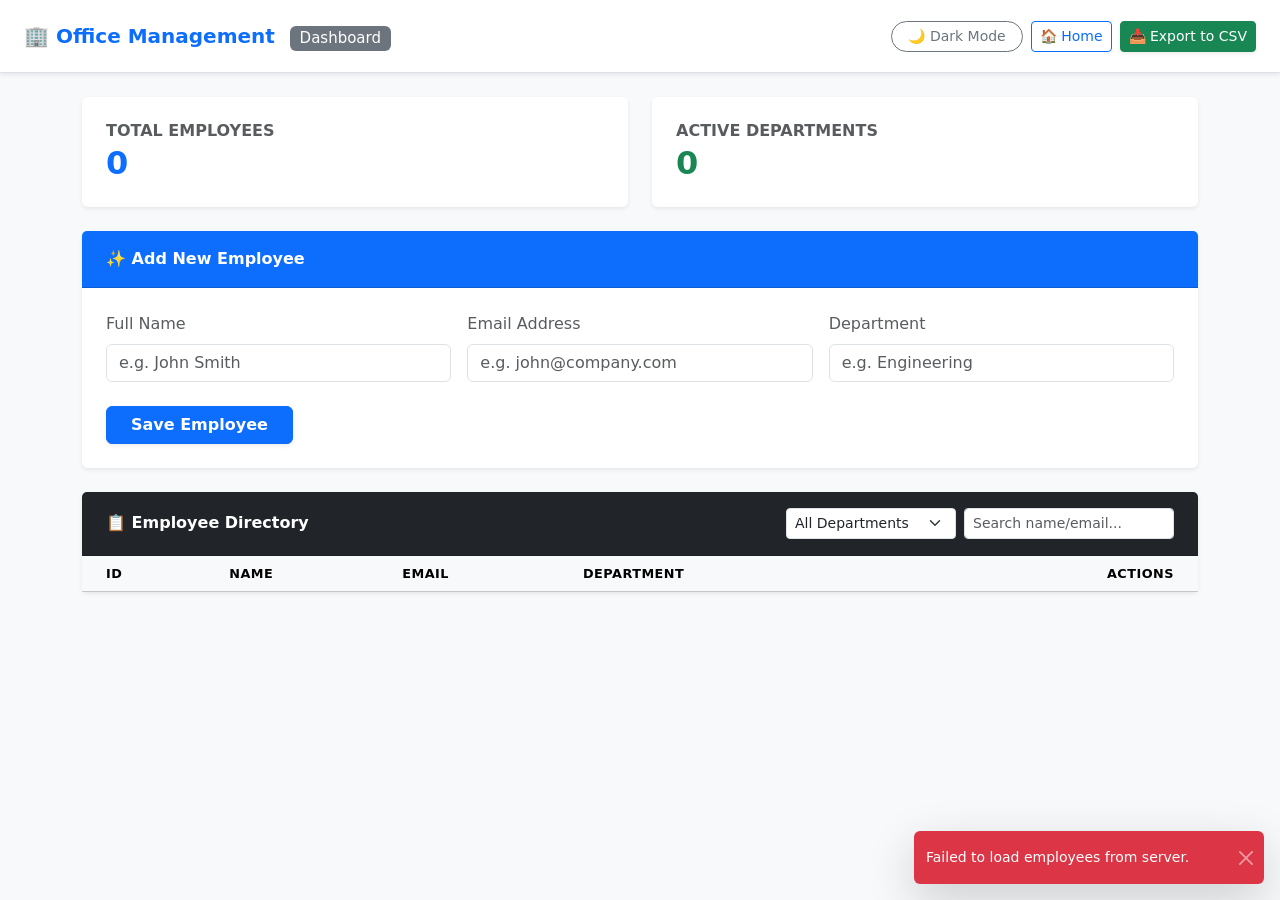
==== src/main/resources/static/dashboard.html @ 7d3a5e23 "new look with some featuer" ====
<!DOCTYPE html>
<html lang="en" data-bs-theme="light">
<head>
    <meta charset="UTF-8">
    <meta name="viewport" content="width=device-width, initial-scale=1.0">
    <title>Dashboard - Office Management System</title>
    <link href="https://cdn.jsdelivr.net/npm/bootstrap@5.3.2/dist/css/bootstrap.min.css" rel="stylesheet">
    <style>
        .stat-card {
            border-left: 5px solid;
            transition: transform 0.2s ease;
        }
        .stat-card:hover {
            transform: translateY(-2px);
        }
        .table th {
            font-weight: 600;
            text-transform: uppercase;
            font-size: 0.8rem;
            letter-spacing: 0.5px;
        }
    </style>
</head>
<body class="bg-body-tertiary">

<!-- Navbar -->
<nav class="navbar navbar-expand shadow-sm bg-body border-bottom">
    <div class="container-fluid px-4 py-2">
        <a class="navbar-brand fw-bold text-primary" href="index.html">
            🏢 Office Management <span class="badge bg-secondary fs-7 fw-normal ms-2">Dashboard</span>
        </a>
        <div class="d-flex align-items-center gap-2">
            <button class="btn btn-outline-secondary btn-sm rounded-pill px-3" id="darkModeToggle" onclick="toggleDarkMode()">🌙 Dark Mode</button>
            <a href="index.html" class="btn btn-outline-primary btn-sm">🏠 Home</a>
            <button class="btn btn-success btn-sm shadow-sm" onclick="exportToCSV()">📥 Export to CSV</button>
        </div>
    </div>
</nav>

<div class="container py-4">

    <!-- Dashboard Statistics Cards -->
    <div class="row g-4 mb-4">
        <div class="col-md-6">
            <div class="card shadow-sm border-0 stat-card" style="border-left-color: #3b82f6 !important;">
                <div class="card-body p-4">
                    <h6 class="text-muted text-uppercase fs-7 mb-1 fw-semibold">Total Employees</h6>
                    <h2 class="fw-bold text-primary mb-0" id="totalEmployeesCount">0</h2>
                </div>
            </div>
        </div>
        <div class="col-md-6">
            <div class="card shadow-sm border-0 stat-card" style="border-left-color: #10b981 !important;">
                <div class="card-body p-4">
                    <h6 class="text-muted text-uppercase fs-7 mb-1 fw-semibold">Active Departments</h6>
                    <h2 class="fw-bold text-success mb-0" id="totalDepartmentsCount">0</h2>
                </div>
            </div>
        </div>
    </div>

    <!-- Add / Edit Employee Form -->
    <div class="card shadow-sm border-0 mb-4">
        <div class="card-header bg-primary text-white py-3 px-4 fw-semibold" id="formHeader">✨ Add New Employee</div>
        <div class="card-body p-4">
            <form id="employeeForm">
                <input type="hidden" id="employeeId">
                <div class="row g-3">
                    <div class="col-md-4">
                        <label class="form-label text-muted fs-7">Full Name</label>
                        <input type="text" id="name" class="form-control" placeholder="e.g. John Smith" required>
                    </div>
                    <div class="col-md-4">
                        <label class="form-label text-muted fs-7">Email Address</label>
                        <input type="email" id="email" class="form-control" placeholder="e.g. john@company.com" required>
                    </div>
                    <div class="col-md-4">
                        <label class="form-label text-muted fs-7">Department</label>
                        <input type="text" id="department" class="form-control" placeholder="e.g. Engineering" required>
                    </div>
                </div>
                <div class="mt-4">
                    <button type="submit" class="btn btn-primary px-4 fw-semibold shadow-sm" id="saveButton">Save Employee</button>
                    <button type="button" class="btn btn-outline-secondary d-none ms-2 px-3" id="cancelButton" onclick="resetForm()">Cancel</button>
                </div>
            </form>
        </div>
    </div>

    <!-- Employee List Table with Filters & Search -->
    <div class="card shadow-sm border-0">
        <div class="card-header bg-dark text-white py-3 px-4 d-flex flex-wrap justify-content-between align-items-center gap-3">
            <span class="fw-semibold">📋 Employee Directory</span>
            <div class="d-flex gap-2">
                <!-- Department Filter Dropdown -->
                <select id="departmentFilter" class="form-select form-select-sm" style="width: 170px;" onchange="filterTable()">
                    <option value="">All Departments</option>
                </select>
                <!-- Search Input -->
                <input type="text" id="searchInput" class="form-control form-control-sm" placeholder="Search name/email..." style="width: 210px;" oninput="filterTable()">
            </div>
        </div>
        <div class="card-body p-0">
            <div class="table-responsive">
                <table class="table table-hover table-striped align-middle mb-0">
                    <thead class="table-light">
                    <tr>
                        <th class="ps-4">ID</th>
                        <th>Name</th>
                        <th>Email</th>
                        <th>Department</th>
                        <th class="text-end pe-4">Actions</th>
                    </tr>
                    </thead>
                    <tbody id="employeeTableBody">
                    <!-- Dynamic data loads here -->
                    </tbody>
                </table>
            </div>
        </div>
    </div>
</div>

<!-- Toast Notification Container (Bottom-Right) -->
<div class="toast-container position-fixed bottom-0 end-0 p-3">
    <div id="liveToast" class="toast align-items-center text-white bg-success border-0 shadow-lg" role="alert" aria-live="assertive" aria-atomic="true">
        <div class="d-flex">
            <div class="toast-body py-3" id="toastMessage">
                Action successful!
            </div>
            <button type="button" class="btn-close btn-close-white me-2 m-auto" data-bs-dismiss="toast" aria-label="Close"></button>
        </div>
    </div>
</div>

<!-- Bootstrap JS Bundle for Toasts -->
<script src="https://cdn.jsdelivr.net/npm/bootstrap@5.3.2/dist/js/bootstrap.bundle.min.js"></script>

<script>
    const API_URL = 'http://localhost:8080/api/employees';
    let allEmployeesCache = [];

    // Dark Mode Handling
    function toggleDarkMode() {
        const htmlElement = document.documentElement;
        const toggleBtn = document.getElementById('darkModeToggle');

        if (htmlElement.getAttribute('data-bs-theme') === 'dark') {
            htmlElement.setAttribute('data-bs-theme', 'light');
            toggleBtn.innerHTML = '🌙 Dark Mode';
            localStorage.setItem('theme', 'light');
        } else {
            htmlElement.setAttribute('data-bs-theme', 'dark');
            toggleBtn.innerHTML = '☀️ Light Mode';
            localStorage.setItem('theme', 'dark');
        }
    }

    window.addEventListener('DOMContentLoaded', () => {
        const savedTheme = localStorage.getItem('theme') || 'light';
        document.documentElement.setAttribute('data-bs-theme', savedTheme);
        const toggleBtn = document.getElementById('darkModeToggle');
        if (toggleBtn) {
            toggleBtn.innerHTML = savedTheme === 'dark' ? '☀️ Light Mode' : '🌙 Dark Mode';
        }
        fetchEmployees();
    });

    async function fetchEmployees() {
        try {
            const response = await fetch(API_URL);
            allEmployeesCache = await response.json();

            updateDashboardStats(allEmployeesCache);
            populateDepartmentDropdown(allEmployeesCache);
            filterTable();
        } catch (error) {
            console.error('Error fetching employees:', error);
            showToast('Failed to load employees from server.', 'bg-danger');
        }
    }

    function updateDashboardStats(employees) {
        const totalEmp = employees.length;
        const uniqueDepts = new Set(employees.map(emp => emp.department ? emp.department.trim().toLowerCase() : ''));
        document.getElementById('totalEmployeesCount').innerText = totalEmp;
        document.getElementById('totalDepartmentsCount').innerText = uniqueDepts.size;
    }

    function populateDepartmentDropdown(employees) {
        const dropdown = document.getElementById('departmentFilter');
        const currentSelection = dropdown.value;

        const deptMap = new Map();
        employees.forEach(emp => {
            if (emp.department) {
                const trimmed = emp.department.trim();
                deptMap.set(trimmed.toLowerCase(), trimmed);
            }
        });

        dropdown.innerHTML = '<option value="">All Departments</option>';
        deptMap.forEach((originalName) => {
            const option = document.createElement('option');
            option.value = originalName.toLowerCase();
            option.textContent = originalName;
            dropdown.appendChild(option);
        });

        dropdown.value = currentSelection;
    }

    function filterTable() {
        const searchQuery = document.getElementById('searchInput').value.toLowerCase().trim();
        const selectedDept = document.getElementById('departmentFilter').value;

        const filtered = allEmployeesCache.filter(emp => {
            const matchesSearch = !searchQuery ||
                (emp.name && emp.name.toLowerCase().includes(searchQuery)) ||
                (emp.email && emp.email.toLowerCase().includes(searchQuery));

            const matchesDept = !selectedDept ||
                (emp.department && emp.department.trim().toLowerCase() === selectedDept);

            return matchesSearch && matchesDept;
        });

        renderTable(filtered);
    }

    function renderTable(employees) {
        const tbody = document.getElementById('employeeTableBody');
        tbody.innerHTML = '';

        if (employees.length === 0) {
            tbody.innerHTML = `<tr><td colspan="5" class="text-center text-muted py-4">No employees found</td></tr>`;
            return;
        }

        employees.forEach(emp => {
            tbody.innerHTML += `
                <tr>
                    <td class="ps-4 fw-semibold">#${emp.id}</td>
                    <td>${emp.name}</td>
                    <td class="text-muted">${emp.email}</td>
                    <td><span class="badge bg-secondary bg-opacity-10 text-secondary border px-2 py-1">${emp.department}</span></td>
                    <td class="text-end pe-4">
                        <button class="btn btn-outline-warning btn-sm me-1 px-3" onclick="prepareEdit(${emp.id}, '${emp.name}', '${emp.email}', '${emp.department}')">Edit</button>
                        <button class="btn btn-outline-danger btn-sm px-3" onclick="deleteEmployee(${emp.id})">Delete</button>
                    </td>
                </tr>
            `;
        });
    }

    function exportToCSV() {
        if (allEmployeesCache.length === 0) {
            showToast('No data available to export.', 'bg-warning text-dark');
            return;
        }

        let csvContent = "data:text/csv;charset=utf-8,ID,Name,Email,Department\r\n";
        allEmployeesCache.forEach(emp => {
            csvContent += `"${emp.id}","${emp.name}","${emp.email}","${emp.department}"\r\n`;
        });

        const encodedUri = encodeURI(csvContent);
        const link = document.createElement("a");
        link.setAttribute("href", encodedUri);
        link.setAttribute("download", "employee_directory.csv");
        document.body.appendChild(link);
        link.click();
        document.body.removeChild(link);

        showToast('Employee directory exported successfully!', 'bg-success');
    }

    function showToast(message, bgClass = 'bg-success') {
        const toastEl = document.getElementById('liveToast');
        const toastMessage = document.getElementById('toastMessage');

        toastEl.className = `toast align-items-center text-white border-0 shadow-lg ${bgClass}`;
        toastMessage.innerText = message;

        const toast = new bootstrap.Toast(toastEl);
        toast.show();
    }

    function prepareEdit(id, name, email, department) {
        document.getElementById('employeeId').value = id;
        document.getElementById('name').value = name;
        document.getElementById('email').value = email;
        document.getElementById('department').value = department;

        document.getElementById('formHeader').innerText = '✏️ Edit Employee (ID: ' + id + ')';
        document.getElementById('saveButton').innerText = 'Update Changes';
        document.getElementById('cancelButton').classList.remove('d-none');
        window.scrollTo({ top: 0, behavior: 'smooth' });
    }

    function resetForm() {
        document.getElementById('employeeForm').reset();
        document.getElementById('employeeId').value = '';
        document.getElementById('formHeader').innerText = '✨ Add New Employee';
        document.getElementById('saveButton').innerText = 'Save Employee';
        document.getElementById('cancelButton').classList.add('d-none');
    }

    document.getElementById('employeeForm').addEventListener('submit', async (e) => {
        e.preventDefault();
        const id = document.getElementById('employeeId').value;
        const isEditing = !!id;

        const employeeData = {
            name: document.getElementById('name').value,
            email: document.getElementById('email').value,
            department: document.getElementById('department').value
        };

        if (isEditing) {
            employeeData.id = Number(id);
        }

        try {
            const response = await fetch(API_URL, {
                method: 'POST',
                headers: { 'Content-Type': 'application/json' },
                body: JSON.stringify(employeeData)
            });

            if (!response.ok) throw new Error('Failed to save employee');

            resetForm();
            fetchEmployees();
            showToast(isEditing ? 'Employee updated successfully!' : 'Employee added successfully!');
        } catch (error) {
            console.error('Error saving employee:', error);
            showToast('Could not save employee. Check console logs.', 'bg-danger');
        }
    });

    async function deleteEmployee(id) {
        if (confirm('Are you sure you want to delete this employee?')) {
            try {
                await fetch(`${API_URL}/${id}`, { method: 'DELETE' });
                fetchEmployees();
                showToast('Employee deleted successfully!', 'bg-dark');
            } catch (error) {
                console.error('Error deleting employee:', error);
                showToast('Failed to delete employee.', 'bg-danger');
            }
        }
    }
</script>
</body>
</html>
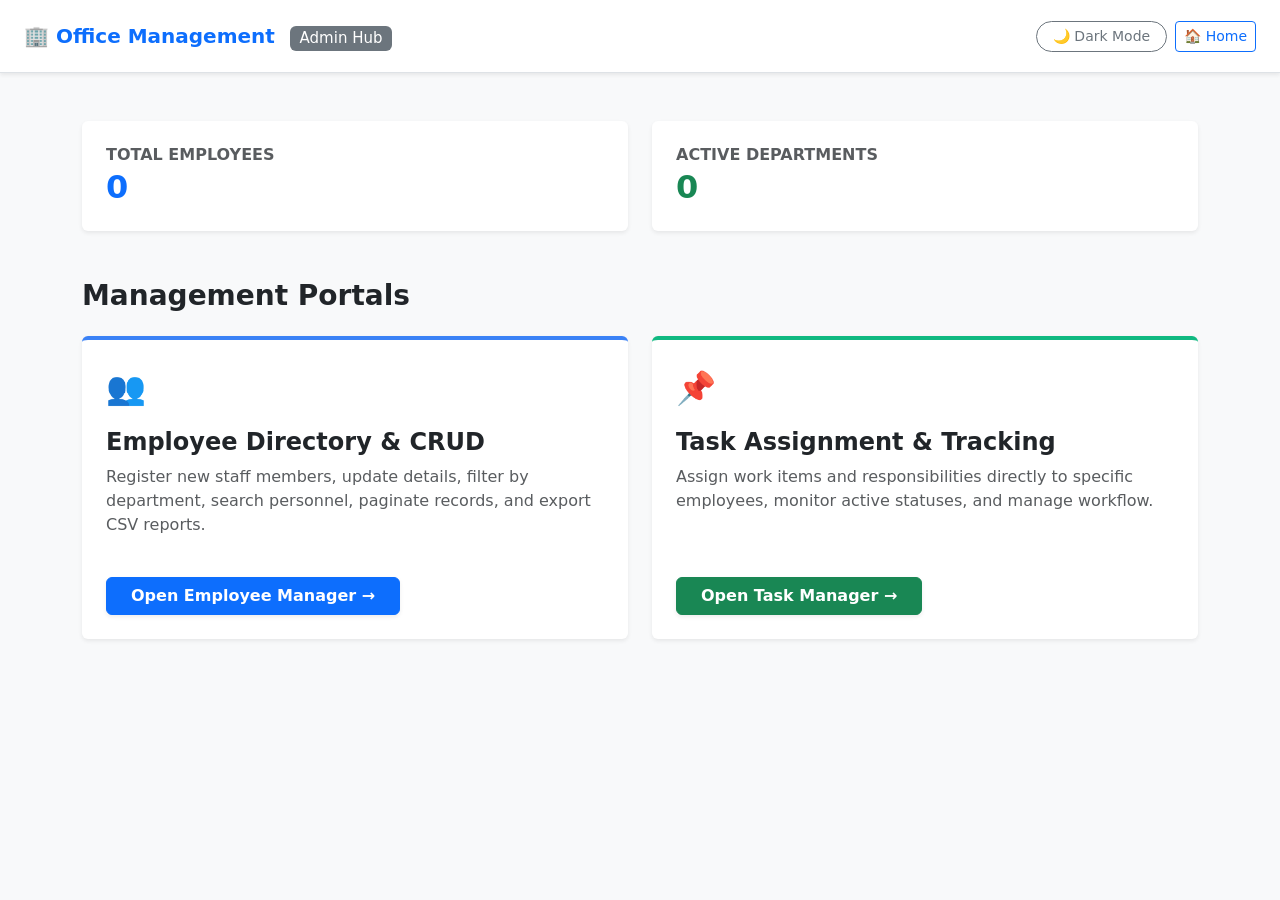
==== commit 68db4a57: "some mager changes" ====
--- a/src/main/resources/static/dashboard.html
+++ b/src/main/resources/static/dashboard.html
@@ -3,23 +3,9 @@
 <head>
     <meta charset="UTF-8">
     <meta name="viewport" content="width=device-width, initial-scale=1.0">
-    <title>Dashboard - Office Management System</title>
+    <title>Admin Hub - Office Management System</title>
     <link href="https://cdn.jsdelivr.net/npm/bootstrap@5.3.2/dist/css/bootstrap.min.css" rel="stylesheet">
-    <style>
-        .stat-card {
-            border-left: 5px solid;
-            transition: transform 0.2s ease;
-        }
-        .stat-card:hover {
-            transform: translateY(-2px);
-        }
-        .table th {
-            font-weight: 600;
-            text-transform: uppercase;
-            font-size: 0.8rem;
-            letter-spacing: 0.5px;
-        }
-    </style>
+    <link href="css/style.css" rel="stylesheet">
 </head>
 <body class="bg-body-tertiary">
 
@@ -27,20 +13,19 @@
 <nav class="navbar navbar-expand shadow-sm bg-body border-bottom">
     <div class="container-fluid px-4 py-2">
         <a class="navbar-brand fw-bold text-primary" href="index.html">
-            🏢 Office Management <span class="badge bg-secondary fs-7 fw-normal ms-2">Dashboard</span>
+            🏢 Office Management <span class="badge bg-secondary fs-7 fw-normal ms-2">Admin Hub</span>
         </a>
         <div class="d-flex align-items-center gap-2">
-            <button class="btn btn-outline-secondary btn-sm rounded-pill px-3" id="darkModeToggle" onclick="toggleDarkMode()">🌙 Dark Mode</button>
+            <button class="btn btn-outline-secondary btn-sm rounded-pill px-3" id="darkModeToggle">🌙 Dark Mode</button>
             <a href="index.html" class="btn btn-outline-primary btn-sm">🏠 Home</a>
-            <button class="btn btn-success btn-sm shadow-sm" onclick="exportToCSV()">📥 Export to CSV</button>
         </div>
     </div>
 </nav>
 
-<div class="container py-4">
+<div class="container py-5">
 
-    <!-- Dashboard Statistics Cards -->
-    <div class="row g-4 mb-4">
+    <!-- Dashboard Statistics Cards (Preserved Unchanged) -->
+    <div class="row g-4 mb-5">
         <div class="col-md-6">
             <div class="card shadow-sm border-0 stat-card" style="border-left-color: #3b82f6 !important;">
                 <div class="card-body p-4">
@@ -59,92 +44,50 @@
         </div>
     </div>
 
-    <!-- Add / Edit Employee Form -->
-    <div class="card shadow-sm border-0 mb-4">
-        <div class="card-header bg-primary text-white py-3 px-4 fw-semibold" id="formHeader">✨ Add New Employee</div>
-        <div class="card-body p-4">
-            <form id="employeeForm">
-                <input type="hidden" id="employeeId">
-                <div class="row g-3">
-                    <div class="col-md-4">
-                        <label class="form-label text-muted fs-7">Full Name</label>
-                        <input type="text" id="name" class="form-control" placeholder="e.g. John Smith" required>
+    <!-- Admin Feature Navigation Section -->
+    <h3 class="fw-bold mb-4">Management Portals</h3>
+    <div class="row g-4">
+        <!-- Employee Management Card -->
+        <div class="col-md-6">
+            <div class="card shadow-sm border-0 h-100 feature-card">
+                <div class="card-body p-4 d-flex flex-column justify-content-between">
+                    <div>
+                        <div class="fs-2 mb-3">👥</div>
+                        <h4 class="fw-bold">Employee Directory & CRUD</h4>
+                        <p class="text-muted">Register new staff members, update details, filter by department, search personnel, paginate records, and export CSV reports.</p>
                     </div>
-                    <div class="col-md-4">
-                        <label class="form-label text-muted fs-7">Email Address</label>
-                        <input type="email" id="email" class="form-control" placeholder="e.g. john@company.com" required>
-                    </div>
-                    <div class="col-md-4">
-                        <label class="form-label text-muted fs-7">Department</label>
-                        <input type="text" id="department" class="form-control" placeholder="e.g. Engineering" required>
+                    <div class="mt-4">
+                        <a href="admin-employees.html" class="btn btn-primary px-4 fw-semibold shadow-sm">Open Employee Manager →</a>
                     </div>
                 </div>
-                <div class="mt-4">
-                    <button type="submit" class="btn btn-primary px-4 fw-semibold shadow-sm" id="saveButton">Save Employee</button>
-                    <button type="button" class="btn btn-outline-secondary d-none ms-2 px-3" id="cancelButton" onclick="resetForm()">Cancel</button>
-                </div>
-            </form>
-        </div>
-    </div>
-
-    <!-- Employee List Table with Filters & Search -->
-    <div class="card shadow-sm border-0">
-        <div class="card-header bg-dark text-white py-3 px-4 d-flex flex-wrap justify-content-between align-items-center gap-3">
-            <span class="fw-semibold">📋 Employee Directory</span>
-            <div class="d-flex gap-2">
-                <!-- Department Filter Dropdown -->
-                <select id="departmentFilter" class="form-select form-select-sm" style="width: 170px;" onchange="filterTable()">
-                    <option value="">All Departments</option>
-                </select>
-                <!-- Search Input -->
-                <input type="text" id="searchInput" class="form-control form-control-sm" placeholder="Search name/email..." style="width: 210px;" oninput="filterTable()">
             </div>
         </div>
-        <div class="card-body p-0">
-            <div class="table-responsive">
-                <table class="table table-hover table-striped align-middle mb-0">
-                    <thead class="table-light">
-                    <tr>
-                        <th class="ps-4">ID</th>
-                        <th>Name</th>
-                        <th>Email</th>
-                        <th>Department</th>
-                        <th class="text-end pe-4">Actions</th>
-                    </tr>
-                    </thead>
-                    <tbody id="employeeTableBody">
-                    <!-- Dynamic data loads here -->
-                    </tbody>
-                </table>
+
+        <!-- Task Assignment Card -->
+        <div class="col-md-6">
+            <div class="card shadow-sm border-0 h-100 feature-card" style="border-top-color: #10b981 !important;">
+                <div class="card-body p-4 d-flex flex-column justify-content-between">
+                    <div>
+                        <div class="fs-2 mb-3">📌</div>
+                        <h4 class="fw-bold">Task Assignment & Tracking</h4>
+                        <p class="text-muted">Assign work items and responsibilities directly to specific employees, monitor active statuses, and manage workflow.</p>
+                    </div>
+                    <div class="mt-4">
+                        <a href="admin-tasks.html" class="btn btn-success px-4 fw-semibold shadow-sm">Open Task Manager →</a>
+                    </div>
+                </div>
             </div>
         </div>
     </div>
 </div>
 
-<!-- Toast Notification Container (Bottom-Right) -->
-<div class="toast-container position-fixed bottom-0 end-0 p-3">
-    <div id="liveToast" class="toast align-items-center text-white bg-success border-0 shadow-lg" role="alert" aria-live="assertive" aria-atomic="true">
-        <div class="d-flex">
-            <div class="toast-body py-3" id="toastMessage">
-                Action successful!
-            </div>
-            <button type="button" class="btn-close btn-close-white me-2 m-auto" data-bs-dismiss="toast" aria-label="Close"></button>
-        </div>
-    </div>
-</div>
-
-<!-- Bootstrap JS Bundle for Toasts -->
 <script src="https://cdn.jsdelivr.net/npm/bootstrap@5.3.2/dist/js/bootstrap.bundle.min.js"></script>
-
 <script>
     const API_URL = 'http://localhost:8080/api/employees';
-    let allEmployeesCache = [];
 
-    // Dark Mode Handling
     function toggleDarkMode() {
         const htmlElement = document.documentElement;
         const toggleBtn = document.getElementById('darkModeToggle');
-
         if (htmlElement.getAttribute('data-bs-theme') === 'dark') {
             htmlElement.setAttribute('data-bs-theme', 'light');
             toggleBtn.innerHTML = '🌙 Dark Mode';
@@ -156,201 +99,26 @@
         }
     }
 
-    window.addEventListener('DOMContentLoaded', () => {
+    window.addEventListener('DOMContentLoaded', async () => {
         const savedTheme = localStorage.getItem('theme') || 'light';
         document.documentElement.setAttribute('data-bs-theme', savedTheme);
         const toggleBtn = document.getElementById('darkModeToggle');
         if (toggleBtn) {
             toggleBtn.innerHTML = savedTheme === 'dark' ? '☀️ Light Mode' : '🌙 Dark Mode';
+            toggleBtn.addEventListener('click', toggleDarkMode);
         }
-        fetchEmployees();
-    });
 
-    async function fetchEmployees() {
+        // Fetch stats for cards
         try {
             const response = await fetch(API_URL);
-            allEmployeesCache = await response.json();
-
-            updateDashboardStats(allEmployeesCache);
-            populateDepartmentDropdown(allEmployeesCache);
-            filterTable();
+            const employees = await response.json();
+            document.getElementById('totalEmployeesCount').innerText = employees.length;
+            const uniqueDepts = new Set(employees.map(emp => emp.department ? emp.department.trim().toLowerCase() : ''));
+            document.getElementById('totalDepartmentsCount').innerText = uniqueDepts.size;
         } catch (error) {
-            console.error('Error fetching employees:', error);
-            showToast('Failed to load employees from server.', 'bg-danger');
-        }
-    }
-
-    function updateDashboardStats(employees) {
-        const totalEmp = employees.length;
-        const uniqueDepts = new Set(employees.map(emp => emp.department ? emp.department.trim().toLowerCase() : ''));
-        document.getElementById('totalEmployeesCount').innerText = totalEmp;
-        document.getElementById('totalDepartmentsCount').innerText = uniqueDepts.size;
-    }
-
-    function populateDepartmentDropdown(employees) {
-        const dropdown = document.getElementById('departmentFilter');
-        const currentSelection = dropdown.value;
-
-        const deptMap = new Map();
-        employees.forEach(emp => {
-            if (emp.department) {
-                const trimmed = emp.department.trim();
-                deptMap.set(trimmed.toLowerCase(), trimmed);
-            }
-        });
-
-        dropdown.innerHTML = '<option value="">All Departments</option>';
-        deptMap.forEach((originalName) => {
-            const option = document.createElement('option');
-            option.value = originalName.toLowerCase();
-            option.textContent = originalName;
-            dropdown.appendChild(option);
-        });
-
-        dropdown.value = currentSelection;
-    }
-
-    function filterTable() {
-        const searchQuery = document.getElementById('searchInput').value.toLowerCase().trim();
-        const selectedDept = document.getElementById('departmentFilter').value;
-
-        const filtered = allEmployeesCache.filter(emp => {
-            const matchesSearch = !searchQuery ||
-                (emp.name && emp.name.toLowerCase().includes(searchQuery)) ||
-                (emp.email && emp.email.toLowerCase().includes(searchQuery));
-
-            const matchesDept = !selectedDept ||
-                (emp.department && emp.department.trim().toLowerCase() === selectedDept);
-
-            return matchesSearch && matchesDept;
-        });
-
-        renderTable(filtered);
-    }
-
-    function renderTable(employees) {
-        const tbody = document.getElementById('employeeTableBody');
-        tbody.innerHTML = '';
-
-        if (employees.length === 0) {
-            tbody.innerHTML = `<tr><td colspan="5" class="text-center text-muted py-4">No employees found</td></tr>`;
-            return;
-        }
-
-        employees.forEach(emp => {
-            tbody.innerHTML += `
-                <tr>
-                    <td class="ps-4 fw-semibold">#${emp.id}</td>
-                    <td>${emp.name}</td>
-                    <td class="text-muted">${emp.email}</td>
-                    <td><span class="badge bg-secondary bg-opacity-10 text-secondary border px-2 py-1">${emp.department}</span></td>
-                    <td class="text-end pe-4">
-                        <button class="btn btn-outline-warning btn-sm me-1 px-3" onclick="prepareEdit(${emp.id}, '${emp.name}', '${emp.email}', '${emp.department}')">Edit</button>
-                        <button class="btn btn-outline-danger btn-sm px-3" onclick="deleteEmployee(${emp.id})">Delete</button>
-                    </td>
-                </tr>
-            `;
-        });
-    }
-
-    function exportToCSV() {
-        if (allEmployeesCache.length === 0) {
-            showToast('No data available to export.', 'bg-warning text-dark');
-            return;
-        }
-
-        let csvContent = "data:text/csv;charset=utf-8,ID,Name,Email,Department\r\n";
-        allEmployeesCache.forEach(emp => {
-            csvContent += `"${emp.id}","${emp.name}","${emp.email}","${emp.department}"\r\n`;
-        });
-
-        const encodedUri = encodeURI(csvContent);
-        const link = document.createElement("a");
-        link.setAttribute("href", encodedUri);
-        link.setAttribute("download", "employee_directory.csv");
-        document.body.appendChild(link);
-        link.click();
-        document.body.removeChild(link);
-
-        showToast('Employee directory exported successfully!', 'bg-success');
-    }
-
-    function showToast(message, bgClass = 'bg-success') {
-        const toastEl = document.getElementById('liveToast');
-        const toastMessage = document.getElementById('toastMessage');
-
-        toastEl.className = `toast align-items-center text-white border-0 shadow-lg ${bgClass}`;
-        toastMessage.innerText = message;
-
-        const toast = new bootstrap.Toast(toastEl);
-        toast.show();
-    }
-
-    function prepareEdit(id, name, email, department) {
-        document.getElementById('employeeId').value = id;
-        document.getElementById('name').value = name;
-        document.getElementById('email').value = email;
-        document.getElementById('department').value = department;
-
-        document.getElementById('formHeader').innerText = '✏️ Edit Employee (ID: ' + id + ')';
-        document.getElementById('saveButton').innerText = 'Update Changes';
-        document.getElementById('cancelButton').classList.remove('d-none');
-        window.scrollTo({ top: 0, behavior: 'smooth' });
-    }
-
-    function resetForm() {
-        document.getElementById('employeeForm').reset();
-        document.getElementById('employeeId').value = '';
-        document.getElementById('formHeader').innerText = '✨ Add New Employee';
-        document.getElementById('saveButton').innerText = 'Save Employee';
-        document.getElementById('cancelButton').classList.add('d-none');
-    }
-
-    document.getElementById('employeeForm').addEventListener('submit', async (e) => {
-        e.preventDefault();
-        const id = document.getElementById('employeeId').value;
-        const isEditing = !!id;
-
-        const employeeData = {
-            name: document.getElementById('name').value,
-            email: document.getElementById('email').value,
-            department: document.getElementById('department').value
-        };
-
-        if (isEditing) {
-            employeeData.id = Number(id);
-        }
-
-        try {
-            const response = await fetch(API_URL, {
-                method: 'POST',
-                headers: { 'Content-Type': 'application/json' },
-                body: JSON.stringify(employeeData)
-            });
-
-            if (!response.ok) throw new Error('Failed to save employee');
-
-            resetForm();
-            fetchEmployees();
-            showToast(isEditing ? 'Employee updated successfully!' : 'Employee added successfully!');
-        } catch (error) {
-            console.error('Error saving employee:', error);
-            showToast('Could not save employee. Check console logs.', 'bg-danger');
+            console.error('Error loading stats:', error);
         }
     });
-
-    async function deleteEmployee(id) {
-        if (confirm('Are you sure you want to delete this employee?')) {
-            try {
-                await fetch(`${API_URL}/${id}`, { method: 'DELETE' });
-                fetchEmployees();
-                showToast('Employee deleted successfully!', 'bg-dark');
-            } catch (error) {
-                console.error('Error deleting employee:', error);
-                showToast('Failed to delete employee.', 'bg-danger');
-            }
-        }
-    }
 </script>
 </body>
 </html>
--- a/src/main/resources/static/css/style.css
+++ b/src/main/resources/static/css/style.css
@@ -0,0 +1,78 @@
+/* Shared Custom Styles for Office Management System */
+
+.hero-section {
+    background: linear-gradient(135deg, #0f172a 0%, #1e3a8a 100%);
+    color: white;
+    border-radius: 1rem;
+    padding: 4rem 2rem;
+}
+
+.feature-card {
+    transition: transform 0.2s ease, box-shadow 0.2s ease;
+    border-top: 4px solid #3b82f6 !important;
+}
+
+.feature-card:hover {
+    transform: translateY(-4px);
+    box-shadow: 0 1rem 3rem rgba(0,0,0,.1) !important;
+}
+
+.stat-card {
+    border-left: 5px solid;
+    transition: transform 0.2s ease;
+}
+
+.stat-card:hover {
+    transform: translateY(-2px);
+}
+
+.portal-header {
+    background: linear-gradient(135deg, #0f172a 0%, #1e3a8a 100%);
+    color: white;
+    border-radius: 0.75rem;
+    padding: 2.5rem 2rem;
+}
+
+.table th {
+    font-weight: 600;
+    text-transform: uppercase;
+    font-size: 0.8rem;
+    letter-spacing: 0.5px;
+}
+
+/* Professional Portal Entry Buttons */
+.portal-btn {
+    padding: 1rem 2rem;
+    font-weight: 600;
+    border-radius: 50rem;
+    transition: all 0.25s ease-in-out;
+    letter-spacing: 0.3px;
+    box-shadow: 0 4px 6px -1px rgba(0, 0, 0, 0.1), 0 2px 4px -1px rgba(0, 0, 0, 0.06);
+}
+
+.portal-btn-primary {
+    background-color: #ffffff;
+    color: #1e3a8a;
+    border: 2px solid #ffffff;
+}
+
+.portal-btn-primary:hover {
+    background-color: #f8fafc;
+    color: #0f172a;
+    transform: translateY(-2px);
+    box-shadow: 0 10px 15px -3px rgba(0, 0, 0, 0.2);
+}
+
+.portal-btn-outline {
+    background-color: transparent;
+    color: #ffffff;
+    border: 2px solid rgba(255, 255, 255, 0.6);
+}
+
+.portal-btn-outline:hover {
+    background-color: rgba(255, 255, 255, 0.15);
+    color: #ffffff;
+    border-color: #ffffff;
+    transform: translateY(-2px);
+    box-shadow: 0 10px 15px -3px rgba(0, 0, 0, 0.2);
+}
